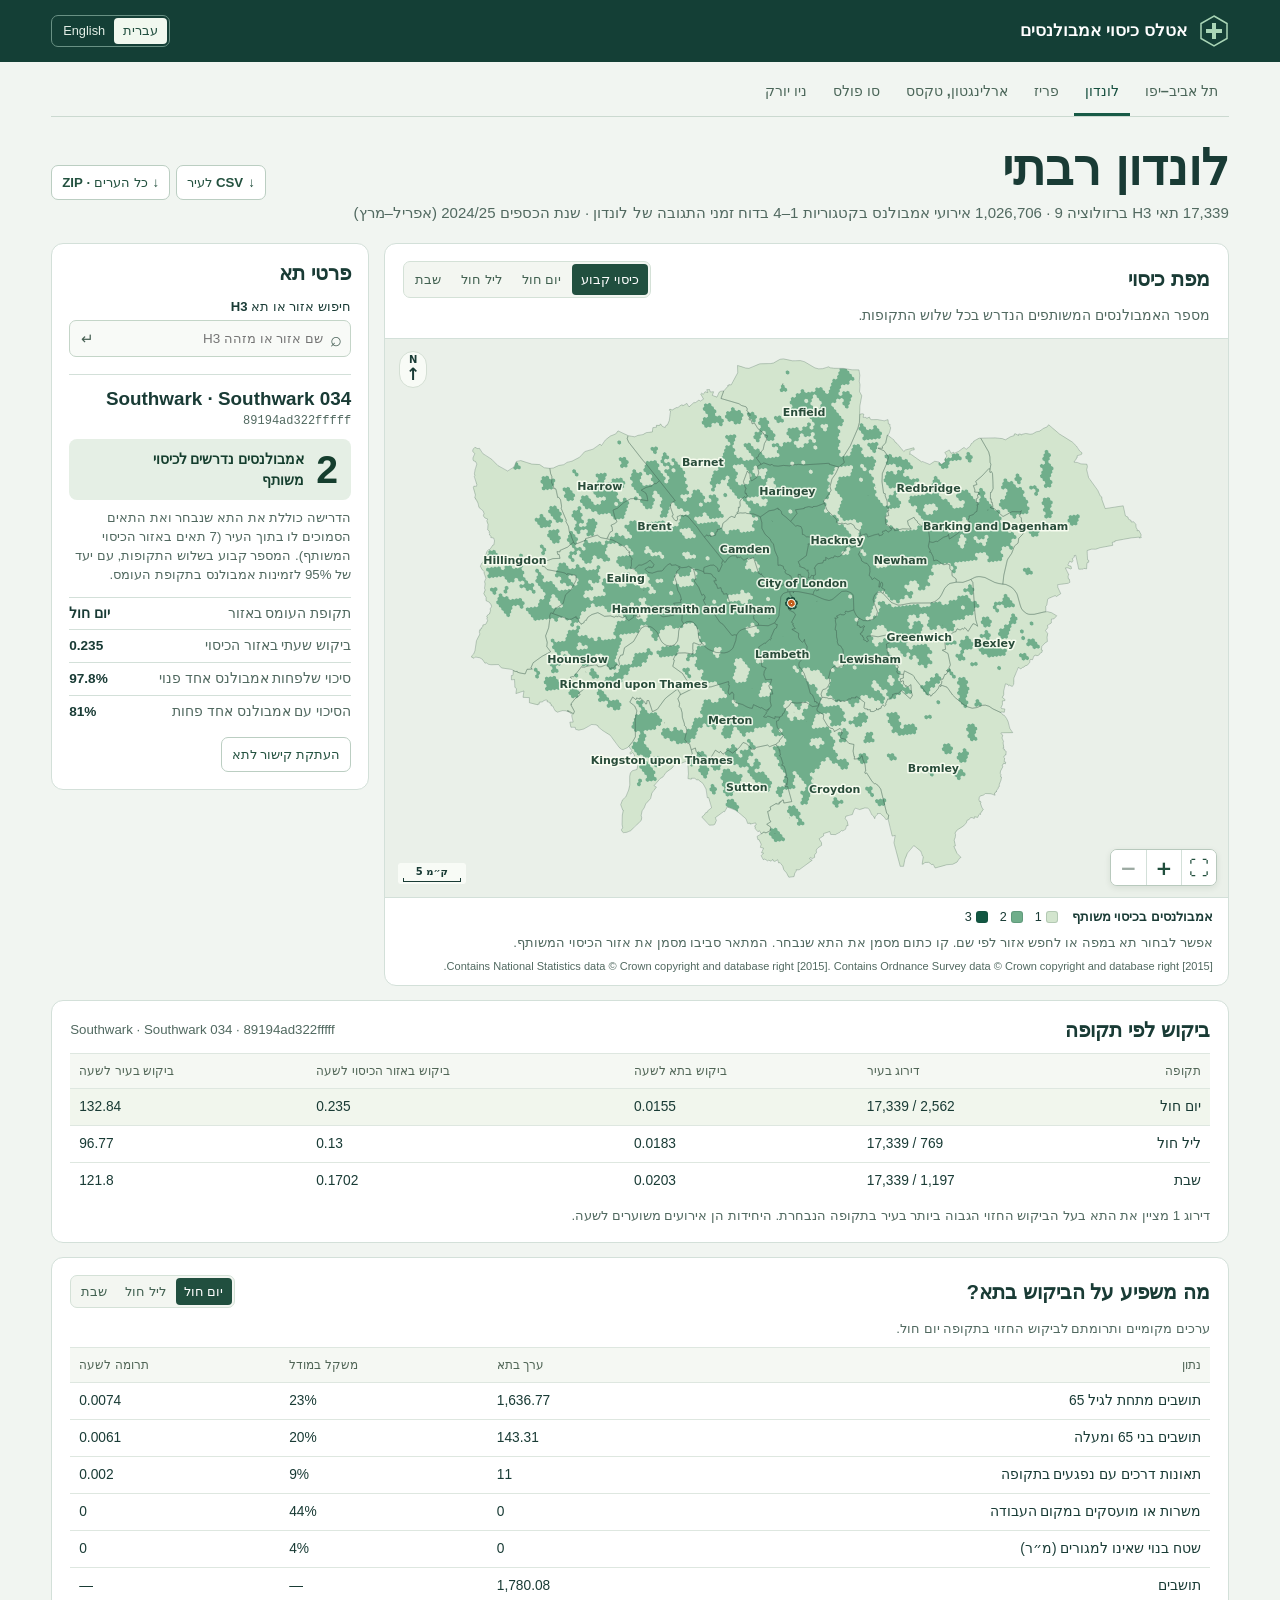
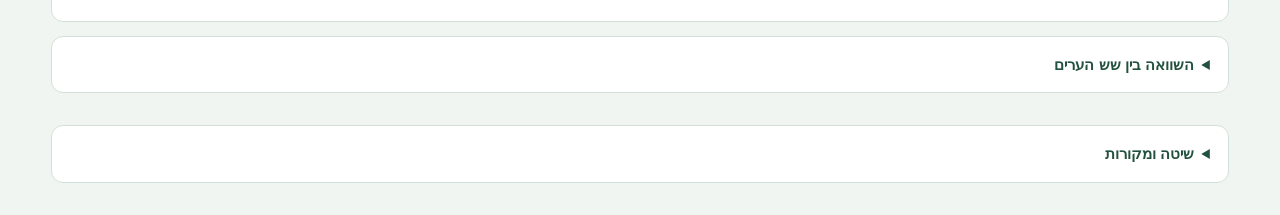
==== index.html @ bdd1f05f "Publish six-city bilingual H3 ambulance demand demonstration" ====
<!doctype html>
<html lang="en" dir="ltr"><head><meta charset="utf-8"><meta name="viewport" content="width=device-width,initial-scale=1"><meta name="theme-color" content="#113f37"><title>Ambulance coverage atlas</title><link rel="stylesheet" href="atlas.css"><script src="atlas.js" defer></script><style>html[lang=en] #compare-he,html[lang=he] #compare-en{display:none}.method p{max-width:100ch}</style></head>
<body><header class="mast"><div class="mast-inner"><div class="brand"><svg width="30" height="32" viewBox="0 0 30 32" fill="none" aria-hidden="true"><path d="M15 1 28 8.5v15L15 31 2 23.5v-15Z" stroke="currentColor" stroke-width="1.5"/><path d="M13 8h4v6h6v4h-6v6h-4v-6H7v-4h6z" fill="currentColor"/></svg><strong data-t="brand">Ambulance coverage atlas</strong></div><div class="languages" id="languages"><button type="button" data-lang="en" lang="en">English</button><button type="button" data-lang="he" lang="he">עברית</button></div></div></header>
<main><nav id="cities"></nav><header class="city-head"><div><h1 id="city-name"></h1><p id="summary"></p></div><div class="exports"><a id="csv" class="button" download><span aria-hidden="true">↓</span> <span data-t="csv"></span></a><a href="ambulance-atlas-csv.zip" class="button" download><span aria-hidden="true">↓</span> <span data-t="zip"></span></a></div></header>
<div id="status" role="status"></div><div id="content" hidden>
<div class="map-layout"><section class="map-card"><div class="map-heading"><h2 data-t="map"></h2><div class="layers" id="layers"></div></div><p id="map-desc"></p>
<div class="map-frame" id="frame"><canvas id="map" tabindex="0" role="img"></canvas><div class="north" aria-hidden="true"><span>N</span><span>↑</span></div><div class="scale" aria-hidden="true"><span id="scale-text"></span><i id="scale-bar"></i></div><div class="tools"><button id="zoom-out" type="button">−</button><button id="zoom-in" type="button">+</button><button id="fit" type="button">⛶</button></div></div>
<div class="map-footer"><div id="legend"></div><p class="small" data-t="instruction"></p><p id="attribution" class="credit" hidden></p></div></section>
<aside class="inspect" aria-labelledby="inspect-title"><h2 id="inspect-title" data-t="inspect"></h2><form id="search-form" role="search"><label for="search" data-t="search"></label><div class="search-box"><span aria-hidden="true">⌕</span><input id="search" type="search" autocomplete="off" maxlength="100"><button type="submit" id="search-go">↵</button></div><div id="results" hidden></div></form><div class="cell-location"><h3 id="place"></h3><code id="hex"></code></div><div class="need"><strong id="n"></strong><span data-t="need"></span></div><p class="catchment" id="catchment"></p><div class="probabilities"><div><span data-t="peak"></span><b id="peak"></b></div><div><span data-t="peakrate"></span><b id="peakrate"></b></div><div><span data-t="prob"></span><b id="prob"></b></div><div id="less-row"><span data-t="less"></span><b id="less"></b></div></div><button type="button" id="share" class="button"></button><span id="copied" role="status"></span></aside></div>
<section class="details-card"><div class="detail-heading"><h2 data-t="periods"></h2><span id="detail-place"></span></div><div class="scrollable"><table id="period-table"><thead><tr><th data-t="period"></th><th data-t="rank"></th><th data-t="own"></th><th data-t="catch"></th><th data-t="cityrate"></th></tr></thead><tbody></tbody></table></div><p class="small" data-t="ranknote"></p></section>
<section class="details-card"><div class="detail-heading"><h2 data-t="drivers"></h2><div id="driver-periods" class="layers compact"></div></div><p id="driver-desc" class="small"></p><div class="scrollable"><table id="driver-table"><thead><tr><th data-t="driver"></th><th data-t="localvalue"></th><th data-t="weight"></th><th data-t="contrib"></th></tr></thead><tbody></tbody></table></div></section>
<section id="compare-en" lang="en"><details class="method"><summary>Compare the six studies</summary><p>Each service publishes a different workload measure. Compare ranks within each city. The fixed ambulance counts are preliminary planning estimates. Actual crew availability, cross-border dispatches and road travel times require local validation.</p><div class="scrollable"><table><thead><tr><th>City</th><th>Source year</th><th>What the annual total counts</th><th>Annual total</th><th>R9 cells</th><th>Shared units per cell</th></tr></thead><tbody><tr><td><a href="atlas.html?city=london&amp;lang=en">Greater London</a></td><td>FY 2024/25 (April–March)</td><td>LAS Category 1–4 incidents in response-time reporting</td><td>1,026,706</td><td>17,339</td><td>1–3</td></tr><tr><td><a href="atlas.html?city=paris&amp;lang=en">Paris</a></td><td>2023</td><td>Patients transported to hospital following fire-service attendance in Paris</td><td>142,565</td><td>1,230</td><td>1–3</td></tr><tr><td><a href="atlas.html?city=arlington&amp;lang=en">Arlington, Texas</a></td><td>FY2025</td><td>EMS ambulance calls dispatched in the city annual report</td><td>59,836</td><td>2,350</td><td>1–2</td></tr><tr><td><a href="atlas.html?city=sioux-falls&amp;lang=en">Sioux Falls, South Dakota</a></td><td>CY2025</td><td>Priority 1–3 emergency calls counted in ambulance compliance reports</td><td>21,825</td><td>2,226</td><td>1–2</td></tr><tr><td><a href="atlas.html?city=new-york&amp;lang=en">New York City</a></td><td>2025</td><td>FDNY EMS incidents with a recorded first unit assignment</td><td>1,575,273</td><td>8,338</td><td>1–5</td></tr><tr><td><a href="tel-aviv.html?lang=en">Tel Aviv–Yafo</a></td><td>2024</td><td>MDA clinical dispatch-code records (four clinical categories)</td><td>126,911</td><td>523</td><td>1–4</td></tr></tbody></table></div></details></section><section id="compare-he" lang="he"><details class="method"><summary>השוואה בין שש הערים</summary><p>כל שירות מפרסם מדד פעילות שונה. הדירוגים מיועדים להשוואה בתוך העיר. מספרי האמבולנסים הם אומדני תכנון ראשוניים. זמינות הצוותים, שיגורים מעבר לגבול וזמני הנסיעה בפועל מצריכים בדיקה מקומית.</p><div class="scrollable"><table><thead><tr><th>עיר</th><th>שנת מקור</th><th>יחידת הספירה השנתית</th><th>סך שנתי</th><th>משושי R9</th><th>צוותים משותפים למשושה</th></tr></thead><tbody><tr><td><a href="atlas.html?city=london&amp;lang=he">לונדון רבתי</a></td><td>FY 2024/25 (April–March)</td><td>אירועי אמבולנס בקטגוריות 1–4 בדוח זמני התגובה של לונדון</td><td>1,026,706</td><td>17,339</td><td>1–3</td></tr><tr><td><a href="atlas.html?city=paris&amp;lang=he">פריז</a></td><td>2023</td><td>מטופלים שפונו לבית חולים לאחר אירוע שטופל בידי שירותי הכבאות בפריז</td><td>142,565</td><td>1,230</td><td>1–3</td></tr><tr><td><a href="atlas.html?city=arlington&amp;lang=he">ארלינגטון, טקסס</a></td><td>FY2025</td><td>קריאות ששוגר אליהן אמבולנס לפי הדוח השנתי של העיר</td><td>59,836</td><td>2,350</td><td>1–2</td></tr><tr><td><a href="atlas.html?city=sioux-falls&amp;lang=he">סו פולס, דקוטה הדרומית</a></td><td>CY2025</td><td>קריאות חירום בעדיפויות 1–3 שנכללו בדוחות הביצוע של שירות האמבולנסים</td><td>21,825</td><td>2,226</td><td>1–2</td></tr><tr><td><a href="atlas.html?city=new-york&amp;lang=he">ניו יורק</a></td><td>2025</td><td>אירועי רפואת חירום של FDNY עם זמן מתועד לשיבוץ צוות ראשון</td><td>1,575,273</td><td>8,338</td><td>1–5</td></tr><tr><td><a href="tel-aviv.html?lang=he">תל אביב–יפו</a></td><td>2024</td><td>רשומות שיגור מד״א בארבע קטגוריות קליניות</td><td>126,911</td><td>523</td><td>1–4</td></tr></tbody></table></div></details></section><details class="method" id="method"><summary data-t="method"></summary><p id="method-text"></p><p id="grid-note"></p><p id="time-note"></p><p data-t="availability"></p><h3 data-t="sources"></h3><ul id="sources"></ul></details></div></main></body></html>
---- atlas.css ----
:root{color-scheme:light;--ink:#193b35;--muted:#516960;--rule:#d3e0d9;--bg:#f1f5f1;--white:#fff;--green:#175a46;--accent:#ac531d;font-family:Inter,-apple-system,BlinkMacSystemFont,'Segoe UI',Arial,sans-serif;color:var(--ink);background:var(--bg)}*{box-sizing:border-box}[hidden]{display:none!important}body{margin:0;font-size:15px;line-height:1.45}button,input,a{font:inherit}button,a.button{cursor:pointer}button:focus-visible,a:focus-visible,summary:focus-visible,input:focus-visible,canvas:focus-visible{outline:3px solid #c16a32;outline-offset:3px}.mast{background:#143f36;color:#fff}.mast-inner,main{width:min(1380px,100%);margin:auto;padding-inline:clamp(16px,4vw,60px)}.mast-inner{display:flex;align-items:center;justify-content:space-between;min-height:62px;gap:12px}.brand,.exports,.languages,.map-heading,.detail-heading,.layers,.tools,.cell-location{display:flex;align-items:center;gap:9px}.brand{gap:12px}.brand strong{font-size:1.05rem;font-weight:650;letter-spacing:-.02em}.brand svg{color:#a9d5b6;flex:none}.languages{gap:0;direction:ltr;border:1px solid #699184;border-radius:7px;padding:2px}.languages button{border:none;color:#e3eee6;background:transparent;padding:4px 9px;font-size:.8rem;border-radius:4px}.languages button[aria-pressed=true]{background:#f1f8ef;color:#214e3f}.languages button:hover{color:#c7dfcf}.languages button[aria-pressed=true]:hover{color:var(--ink)}#cities{display:flex;overflow-x:auto;gap:4px;border-bottom:1px solid #cbd9d0;scrollbar-width:thin;padding:10px 0 0}#cities a{white-space:nowrap;display:block;text-decoration:none;color:#4b6659;font-weight:550;padding:9px 11px 11px;font-size:.9rem;border-bottom:3px solid transparent}#cities a[aria-current]{border-color:var(--green);color:#164f3f}#cities a:hover{background:#e6eee8}.city-head{display:flex;align-items:center;justify-content:space-between;gap:16px;margin:25px 0 19px}h1,h2,h3,p{margin:0}h1{font-size:clamp(2rem,3.8vw,3.1rem);font-weight:640;line-height:1.09;letter-spacing:-.045em}h2{font-weight:650;font-size:clamp(1.1rem,1.6vw,1.35rem);line-height:1.2;letter-spacing:-.028em}h3{font-size:1.05rem}html[lang=he] :is(h1,h2,.brand strong){letter-spacing:normal}#summary{color:var(--muted);margin-top:7px;font-size:.94rem}.exports{flex-wrap:wrap;gap:6px}.button{display:inline-flex;align-items:center;justify-content:center;gap:5px;text-decoration:none;border:1px solid #bbcec2;border-radius:7px;background:#fff;color:#23513f;padding:7px 10px;font-weight:560;font-size:.83rem}.button:hover,.tools button:hover,.layers button:hover{background:#e6f0e8}#status{padding:16px;background:white;border:1px solid var(--rule);border-radius:8px}.map-layout{display:grid;grid-template-columns:minmax(0,1fr) minmax(270px,27%);gap:15px;align-items:start}.map-card,.inspect,.details-card,.method{background:#fff;border:1px solid var(--rule);border-radius:12px}.map-card{overflow:hidden}.map-heading,.detail-heading{justify-content:space-between;flex-wrap:wrap;gap:9px}.map-heading{padding:17px 18px 0}.layers{gap:2px;flex-wrap:wrap;max-width:100%;padding:2px;border:1px solid #d4e1d7;border-radius:7px;background:#f3f6f1}.layers button{border:0;border-radius:4px;background:transparent;color:#426151;padding:6px 9px;font-size:.82rem;font-weight:570;white-space:nowrap}.layers button[aria-pressed=true]{background:#214f3f;color:#fff}.compact button{padding:4px 8px}#map-desc{color:var(--muted);margin:7px 18px 13px;font-size:.88rem}.map-frame{position:relative;direction:ltr;isolation:isolate;background:#eaf0e9;border-block:1px solid var(--rule);overflow:hidden;aspect-ratio:760/505;min-height:260px;max-height:610px}.map-frame canvas{display:block;width:100%;height:100%;position:absolute;inset:0;touch-action:none;cursor:crosshair}.map-frame canvas.dragging{cursor:grabbing}.north,.scale,.tools{position:absolute;direction:ltr}.north{pointer-events:none;top:12px;left:14px;display:grid;justify-items:center;background:#fbfdf9dd;border:1px solid #d4dfd4;border-radius:20px;width:28px;padding:2px 0 3px;font:600 10px/1.1 system-ui}.north span:last-child{font-size:17px}.scale{bottom:13px;left:13px;background:#fbfdf9e0;border-radius:3px;text-align:center;padding:2px 5px;pointer-events:none;font:600 10px/1.3 system-ui}.scale i{display:block;border:1px solid var(--ink);height:4px;border-top:0}.tools{right:11px;bottom:11px;gap:0;background:#fff;box-shadow:0 2px 6px #1c332218;border:1px solid #b8c9bd;border-radius:7px;overflow:hidden}.tools button{border:0;background:#fff;color:#204e3c;font:550 20px/1 system-ui;width:35px;height:35px}.tools button+button{border-left:1px solid var(--rule)}.tools button:focus-visible{outline-offset:-3px}.tools button:disabled{color:#9caaa2}.map-footer{padding:10px 15px 11px}#legend{display:flex;align-items:center;flex-wrap:wrap;gap:4px 12px;font-size:.79rem}#legend b{font-weight:630;margin-inline-end:2px}#legend span{display:inline-flex;align-items:center;gap:4px;white-space:nowrap}#legend i{width:12px;height:12px;border:1px solid #163e2f2b;border-radius:3px}.small,.credit,.catchment,#driver-desc{color:var(--muted);font-size:.83rem}.map-footer .small{margin-top:7px}.credit{font-size:.69rem;margin-top:5px}.inspect{padding:17px;min-width:0}.inspect h2{margin-bottom:12px}.inspect label{font-weight:550;font-size:.82rem;display:block;margin-bottom:4px}#search-form{position:relative}.search-box{display:flex;align-items:center;gap:5px;padding-inline:8px 3px;background:#f8faf7;border:1px solid #c4d5c8;border-radius:7px;min-height:37px}.search-box>span{font-size:20px;line-height:1;color:var(--muted)}.search-box input{background:transparent;border:0;color:var(--ink);width:100%;min-width:0;font-size:.84rem}.search-box input:focus-visible{outline:0}.search-box:focus-within{outline:2px solid #447c60}.search-box button{border:0;background:transparent;color:#476054;padding:3px 8px}#results{position:absolute;top:100%;z-index:3;background:#fff;border:1px solid var(--rule);border-radius:6px;box-shadow:0 5px 15px #27413020;width:100%;padding:3px;font-size:.85rem}#results button{width:100%;text-align:start;background:white;border:0;padding:7px;color:var(--ink)}#results button:hover,#results button.active{background:#e5efe7}#results span{display:block;padding:6px}.cell-location{align-items:start;flex-direction:column;margin:17px 0 9px;gap:2px;padding-top:13px;border-top:1px solid var(--rule)}.cell-location h3{font-size:1.18rem;line-height:1.2;overflow-wrap:anywhere}.cell-location code{direction:ltr;unicode-bidi:isolate;font-size:.75rem;color:var(--muted)}.need{display:flex;align-items:center;gap:12px;background:#e5efe5;border-radius:8px;padding:10px 13px;color:#153e2e}.need strong{font-size:2.45rem;font-weight:630;line-height:1}.need span{max-width:180px;font-size:.87rem;font-weight:600}.catchment{margin:8px 0 12px}.probabilities{font-variant-numeric:tabular-nums;font-size:.85rem}.probabilities>div{display:flex;align-items:start;justify-content:space-between;gap:8px;padding:6px 0;border-top:1px solid var(--rule)}.probabilities span{color:var(--muted)}.probabilities b{text-align:end}#share{margin-top:9px}#copied{font-size:.75rem;color:var(--muted);padding-inline:5px}.details-card,.method{margin-top:14px;padding:17px 18px}.detail-heading{margin-bottom:11px}.detail-heading>span{color:var(--muted);font-size:.83rem}.scrollable{overflow-x:auto}table{border-collapse:collapse;width:100%;font-size:.86rem;font-variant-numeric:tabular-nums}th,td{text-align:end;border-top:1px solid #dee7e0;padding:8px 9px}th{background:#f5f8f3;color:#506556;font-weight:550;font-size:.78rem}tr>:first-child{text-align:start}tbody tr.chosen{background:#f1f6ed}#driver-desc,.details-card .small{margin:5px 0 8px}.details-card .small:last-child{margin:7px 0 0}.method{margin-bottom:32px}.method summary{cursor:pointer;color:#23513f;font-weight:650}.method p{margin:10px 0;max-width:95ch}.method h3{margin-top:14px}.method ul{padding-inline-start:20px}.method li{margin:5px 0}.method a{color:#24634c}.fail{color:#943c25}bdi{unicode-bidi:isolate}@media(max-width:960px){.map-layout{grid-template-columns:minmax(0,1fr) 285px}.map-frame{aspect-ratio:760/620}.map-heading{align-items:start}.map-heading h2{width:100%}}@media(max-width:760px){.mast-inner,main{padding-inline:12px}.map-layout{grid-template-columns:1fr}.map-frame{aspect-ratio:760/530}.city-head{margin:17px 0 13px;flex-wrap:wrap;gap:10px}.exports .button{padding:5px 8px}.map-heading h2{width:auto}.map-heading{padding:13px 12px 0}#map-desc{margin-inline:12px}.inspect,.details-card,.method{padding:13px}.mast-inner{min-height:51px}.brand strong{font-size:.93rem}.brand{gap:7px}.brand svg{width:24px}.tools button{width:39px;height:39px}#cities a{padding:7px 8px;font-size:.85rem}.need span{max-width:none}.details-card table{min-width:400px}}@media(max-width:440px){.map-heading h2{width:100%}.layers button{padding:5px 7px}.brand strong{max-width:150px}.map-frame{aspect-ratio:760/640;min-height:248px}}
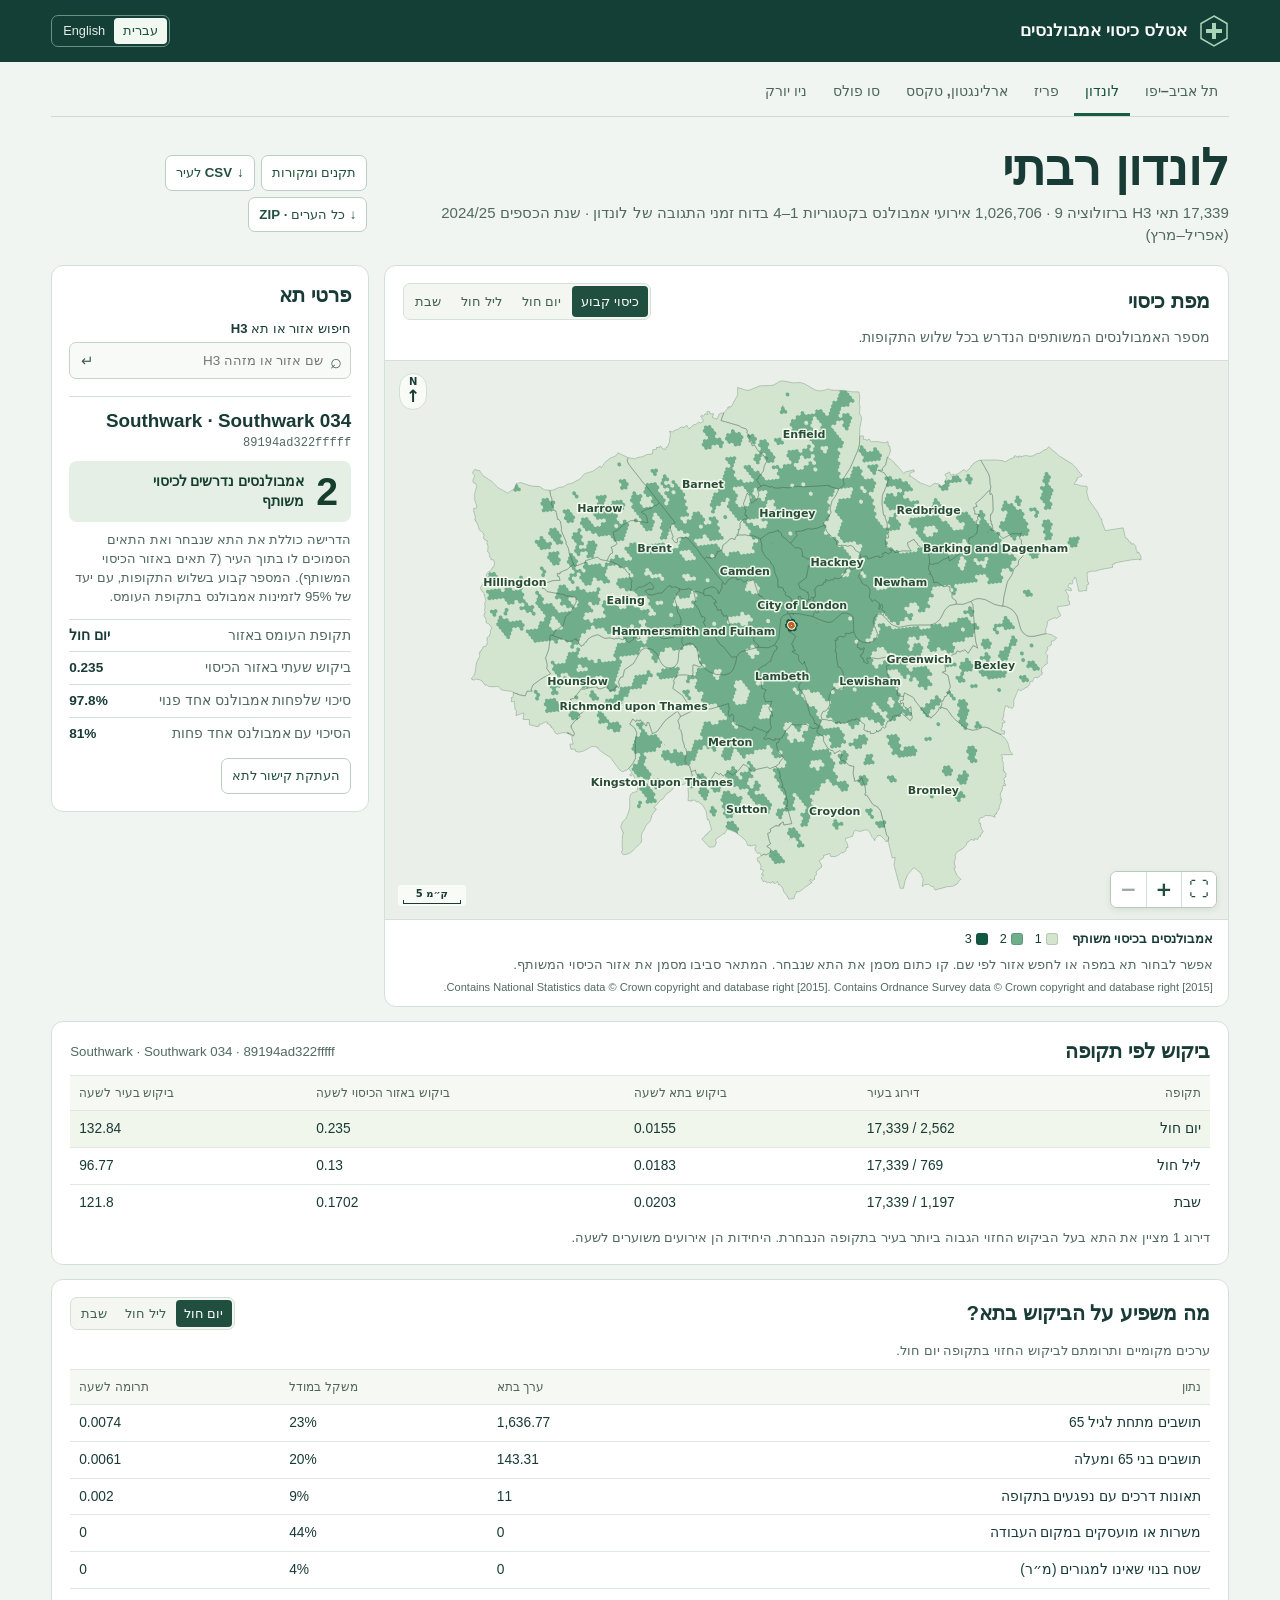
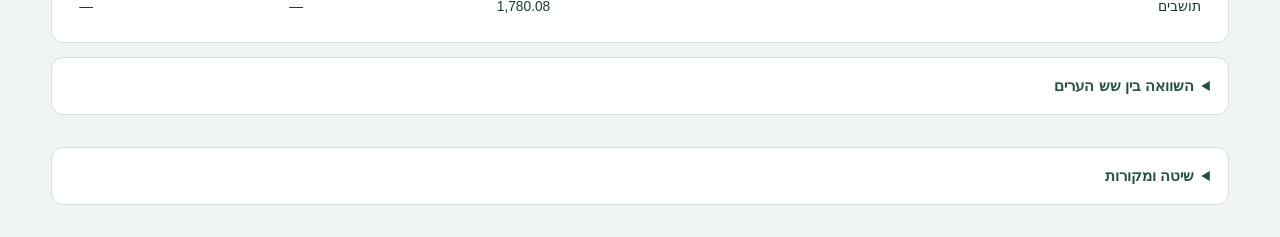
==== commit 9b4c91a3: "Publish H3 verification and six-city source and standards audit" ====
--- a/index.html
+++ b/index.html
@@ -1,7 +1,7 @@
 <!doctype html>
-<html lang="en" dir="ltr"><head><meta charset="utf-8"><meta name="viewport" content="width=device-width,initial-scale=1"><meta name="theme-color" content="#113f37"><title>Ambulance coverage atlas</title><link rel="stylesheet" href="atlas.css"><script src="atlas.js" defer></script><style>html[lang=en] #compare-he,html[lang=he] #compare-en{display:none}.method p{max-width:100ch}</style></head>
+<html lang="en" dir="ltr"><head><meta charset="utf-8"><meta name="viewport" content="width=device-width,initial-scale=1"><meta name="theme-color" content="#113f37"><title>Ambulance coverage atlas</title><link rel="stylesheet" href="atlas.css"><script src="atlas.js" defer></script><style>html[lang=en] .audit-he,html[lang=he] .audit-en{display:none}</style><style>html[lang=en] #compare-he,html[lang=he] #compare-en{display:none}.method p{max-width:100ch}</style></head>
 <body><header class="mast"><div class="mast-inner"><div class="brand"><svg width="30" height="32" viewBox="0 0 30 32" fill="none" aria-hidden="true"><path d="M15 1 28 8.5v15L15 31 2 23.5v-15Z" stroke="currentColor" stroke-width="1.5"/><path d="M13 8h4v6h6v4h-6v6h-4v-6H7v-4h6z" fill="currentColor"/></svg><strong data-t="brand">Ambulance coverage atlas</strong></div><div class="languages" id="languages"><button type="button" data-lang="en" lang="en">English</button><button type="button" data-lang="he" lang="he">עברית</button></div></div></header>
-<main><nav id="cities"></nav><header class="city-head"><div><h1 id="city-name"></h1><p id="summary"></p></div><div class="exports"><a id="csv" class="button" download><span aria-hidden="true">↓</span> <span data-t="csv"></span></a><a href="ambulance-atlas-csv.zip" class="button" download><span aria-hidden="true">↓</span> <span data-t="zip"></span></a></div></header>
+<main><nav id="cities"></nav><header class="city-head"><div><h1 id="city-name"></h1><p id="summary"></p></div><div class="exports"><a class="button audit-en" href="audit/?lang=en">Standards and sources</a><a class="button audit-he" href="audit/?lang=he">תקנים ומקורות</a><a id="csv" class="button" download><span aria-hidden="true">↓</span> <span data-t="csv"></span></a><a href="ambulance-atlas-csv.zip" class="button" download><span aria-hidden="true">↓</span> <span data-t="zip"></span></a></div></header>
 <div id="status" role="status"></div><div id="content" hidden>
 <div class="map-layout"><section class="map-card"><div class="map-heading"><h2 data-t="map"></h2><div class="layers" id="layers"></div></div><p id="map-desc"></p>
 <div class="map-frame" id="frame"><canvas id="map" tabindex="0" role="img"></canvas><div class="north" aria-hidden="true"><span>N</span><span>↑</span></div><div class="scale" aria-hidden="true"><span id="scale-text"></span><i id="scale-bar"></i></div><div class="tools"><button id="zoom-out" type="button">−</button><button id="zoom-in" type="button">+</button><button id="fit" type="button">⛶</button></div></div>
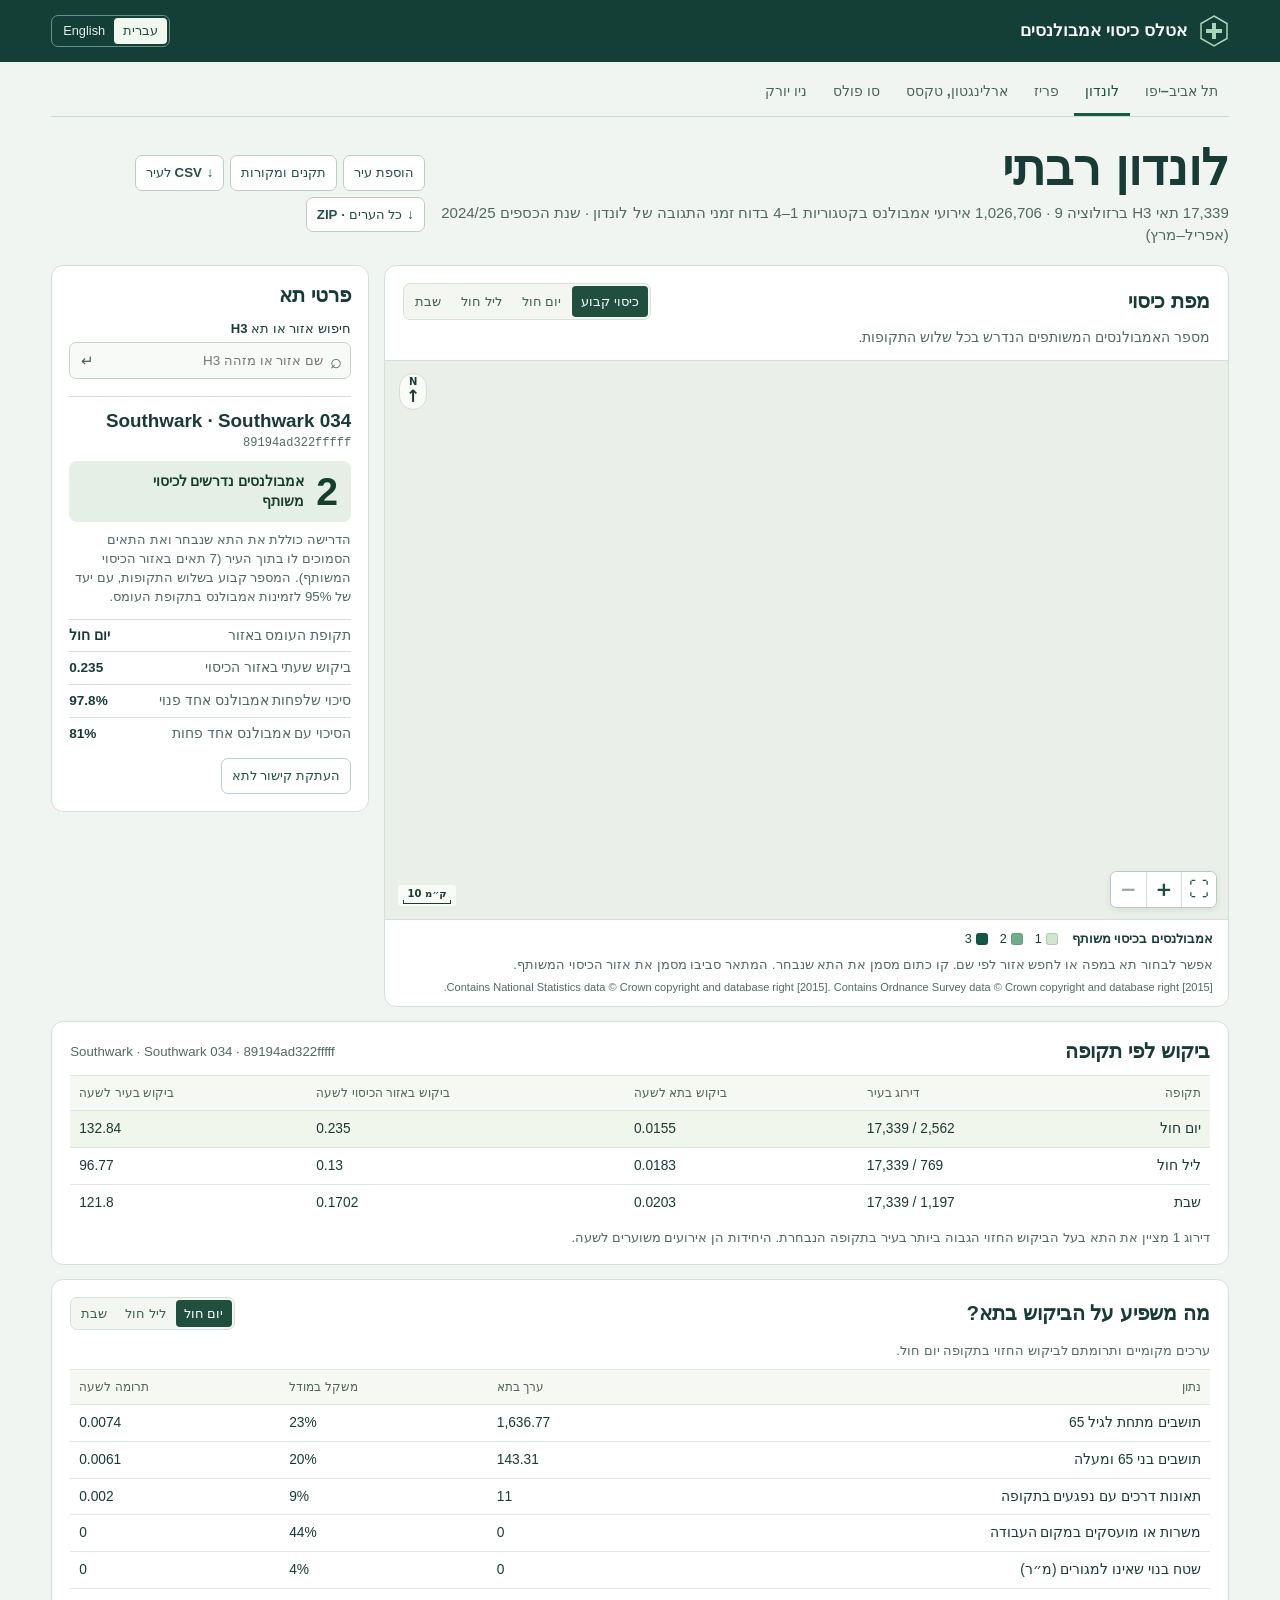
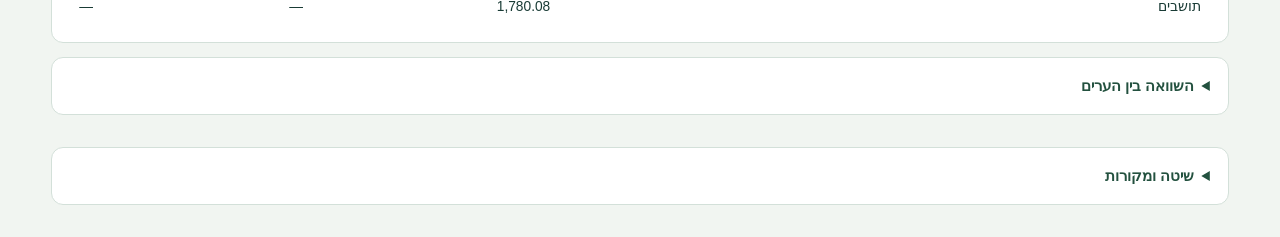
==== commit 55338761: "Add automated H3 city intake, evidence checks and atlas publication" ====
--- a/index.html
+++ b/index.html
@@ -1,7 +1,7 @@
 <!doctype html>
-<html lang="en" dir="ltr"><head><meta charset="utf-8"><meta name="viewport" content="width=device-width,initial-scale=1"><meta name="theme-color" content="#113f37"><title>Ambulance coverage atlas</title><link rel="stylesheet" href="atlas.css"><script src="atlas.js" defer></script><style>html[lang=en] .audit-he,html[lang=he] .audit-en{display:none}</style><style>html[lang=en] #compare-he,html[lang=he] #compare-en{display:none}.method p{max-width:100ch}</style></head>
+<html lang="en" dir="ltr"><head><meta charset="utf-8"><meta name="viewport" content="width=device-width,initial-scale=1"><meta name="theme-color" content="#113f37"><title>Ambulance coverage atlas</title><link rel="stylesheet" href="atlas.css"><script src="cities.js"></script><script src="atlas.js" defer></script><style>html[lang=en] .audit-he,html[lang=he] .audit-en{display:none}</style><style>html[lang=en] #compare-he,html[lang=he] #compare-en{display:none}.method p{max-width:100ch}</style></head>
 <body><header class="mast"><div class="mast-inner"><div class="brand"><svg width="30" height="32" viewBox="0 0 30 32" fill="none" aria-hidden="true"><path d="M15 1 28 8.5v15L15 31 2 23.5v-15Z" stroke="currentColor" stroke-width="1.5"/><path d="M13 8h4v6h6v4h-6v6h-4v-6H7v-4h6z" fill="currentColor"/></svg><strong data-t="brand">Ambulance coverage atlas</strong></div><div class="languages" id="languages"><button type="button" data-lang="en" lang="en">English</button><button type="button" data-lang="he" lang="he">עברית</button></div></div></header>
-<main><nav id="cities"></nav><header class="city-head"><div><h1 id="city-name"></h1><p id="summary"></p></div><div class="exports"><a class="button audit-en" href="audit/?lang=en">Standards and sources</a><a class="button audit-he" href="audit/?lang=he">תקנים ומקורות</a><a id="csv" class="button" download><span aria-hidden="true">↓</span> <span data-t="csv"></span></a><a href="ambulance-atlas-csv.zip" class="button" download><span aria-hidden="true">↓</span> <span data-t="zip"></span></a></div></header>
+<main><nav id="cities"></nav><header class="city-head"><div><h1 id="city-name"></h1><p id="summary"></p></div><div class="exports"><a class="button audit-en" href="https://github.com/shoval-c/ambulance-demand-atlas-r9/issues/new?template=add-city.yml">Add a city</a><a class="button audit-he" href="https://github.com/shoval-c/ambulance-demand-atlas-r9/issues/new?template=add-city.yml">הוספת עיר</a><a class="button audit-en" href="audit/?lang=en">Standards and sources</a><a class="button audit-he" href="audit/?lang=he">תקנים ומקורות</a><a id="csv" class="button" download><span aria-hidden="true">↓</span> <span data-t="csv"></span></a><a href="ambulance-atlas-csv.zip" class="button" download><span aria-hidden="true">↓</span> <span data-t="zip"></span></a></div></header>
 <div id="status" role="status"></div><div id="content" hidden>
 <div class="map-layout"><section class="map-card"><div class="map-heading"><h2 data-t="map"></h2><div class="layers" id="layers"></div></div><p id="map-desc"></p>
 <div class="map-frame" id="frame"><canvas id="map" tabindex="0" role="img"></canvas><div class="north" aria-hidden="true"><span>N</span><span>↑</span></div><div class="scale" aria-hidden="true"><span id="scale-text"></span><i id="scale-bar"></i></div><div class="tools"><button id="zoom-out" type="button">−</button><button id="zoom-in" type="button">+</button><button id="fit" type="button">⛶</button></div></div>
@@ -9,4 +9,4 @@
 <aside class="inspect" aria-labelledby="inspect-title"><h2 id="inspect-title" data-t="inspect"></h2><form id="search-form" role="search"><label for="search" data-t="search"></label><div class="search-box"><span aria-hidden="true">⌕</span><input id="search" type="search" autocomplete="off" maxlength="100"><button type="submit" id="search-go">↵</button></div><div id="results" hidden></div></form><div class="cell-location"><h3 id="place"></h3><code id="hex"></code></div><div class="need"><strong id="n"></strong><span data-t="need"></span></div><p class="catchment" id="catchment"></p><div class="probabilities"><div><span data-t="peak"></span><b id="peak"></b></div><div><span data-t="peakrate"></span><b id="peakrate"></b></div><div><span data-t="prob"></span><b id="prob"></b></div><div id="less-row"><span data-t="less"></span><b id="less"></b></div></div><button type="button" id="share" class="button"></button><span id="copied" role="status"></span></aside></div>
 <section class="details-card"><div class="detail-heading"><h2 data-t="periods"></h2><span id="detail-place"></span></div><div class="scrollable"><table id="period-table"><thead><tr><th data-t="period"></th><th data-t="rank"></th><th data-t="own"></th><th data-t="catch"></th><th data-t="cityrate"></th></tr></thead><tbody></tbody></table></div><p class="small" data-t="ranknote"></p></section>
 <section class="details-card"><div class="detail-heading"><h2 data-t="drivers"></h2><div id="driver-periods" class="layers compact"></div></div><p id="driver-desc" class="small"></p><div class="scrollable"><table id="driver-table"><thead><tr><th data-t="driver"></th><th data-t="localvalue"></th><th data-t="weight"></th><th data-t="contrib"></th></tr></thead><tbody></tbody></table></div></section>
-<section id="compare-en" lang="en"><details class="method"><summary>Compare the six studies</summary><p>Each service publishes a different workload measure. Compare ranks within each city. The fixed ambulance counts are preliminary planning estimates. Actual crew availability, cross-border dispatches and road travel times require local validation.</p><div class="scrollable"><table><thead><tr><th>City</th><th>Source year</th><th>What the annual total counts</th><th>Annual total</th><th>R9 cells</th><th>Shared units per cell</th></tr></thead><tbody><tr><td><a href="atlas.html?city=london&amp;lang=en">Greater London</a></td><td>FY 2024/25 (April–March)</td><td>LAS Category 1–4 incidents in response-time reporting</td><td>1,026,706</td><td>17,339</td><td>1–3</td></tr><tr><td><a href="atlas.html?city=paris&amp;lang=en">Paris</a></td><td>2023</td><td>Patients transported to hospital following fire-service attendance in Paris</td><td>142,565</td><td>1,230</td><td>1–3</td></tr><tr><td><a href="atlas.html?city=arlington&amp;lang=en">Arlington, Texas</a></td><td>FY2025</td><td>EMS ambulance calls dispatched in the city annual report</td><td>59,836</td><td>2,350</td><td>1–2</td></tr><tr><td><a href="atlas.html?city=sioux-falls&amp;lang=en">Sioux Falls, South Dakota</a></td><td>CY2025</td><td>Priority 1–3 emergency calls counted in ambulance compliance reports</td><td>21,825</td><td>2,226</td><td>1–2</td></tr><tr><td><a href="atlas.html?city=new-york&amp;lang=en">New York City</a></td><td>2025</td><td>FDNY EMS incidents with a recorded first unit assignment</td><td>1,575,273</td><td>8,338</td><td>1–5</td></tr><tr><td><a href="tel-aviv.html?lang=en">Tel Aviv–Yafo</a></td><td>2024</td><td>MDA clinical dispatch-code records (four clinical categories)</td><td>126,911</td><td>523</td><td>1–4</td></tr></tbody></table></div></details></section><section id="compare-he" lang="he"><details class="method"><summary>השוואה בין שש הערים</summary><p>כל שירות מפרסם מדד פעילות שונה. הדירוגים מיועדים להשוואה בתוך העיר. מספרי האמבולנסים הם אומדני תכנון ראשוניים. זמינות הצוותים, שיגורים מעבר לגבול וזמני הנסיעה בפועל מצריכים בדיקה מקומית.</p><div class="scrollable"><table><thead><tr><th>עיר</th><th>שנת מקור</th><th>יחידת הספירה השנתית</th><th>סך שנתי</th><th>משושי R9</th><th>צוותים משותפים למשושה</th></tr></thead><tbody><tr><td><a href="atlas.html?city=london&amp;lang=he">לונדון רבתי</a></td><td>FY 2024/25 (April–March)</td><td>אירועי אמבולנס בקטגוריות 1–4 בדוח זמני התגובה של לונדון</td><td>1,026,706</td><td>17,339</td><td>1–3</td></tr><tr><td><a href="atlas.html?city=paris&amp;lang=he">פריז</a></td><td>2023</td><td>מטופלים שפונו לבית חולים לאחר אירוע שטופל בידי שירותי הכבאות בפריז</td><td>142,565</td><td>1,230</td><td>1–3</td></tr><tr><td><a href="atlas.html?city=arlington&amp;lang=he">ארלינגטון, טקסס</a></td><td>FY2025</td><td>קריאות ששוגר אליהן אמבולנס לפי הדוח השנתי של העיר</td><td>59,836</td><td>2,350</td><td>1–2</td></tr><tr><td><a href="atlas.html?city=sioux-falls&amp;lang=he">סו פולס, דקוטה הדרומית</a></td><td>CY2025</td><td>קריאות חירום בעדיפויות 1–3 שנכללו בדוחות הביצוע של שירות האמבולנסים</td><td>21,825</td><td>2,226</td><td>1–2</td></tr><tr><td><a href="atlas.html?city=new-york&amp;lang=he">ניו יורק</a></td><td>2025</td><td>אירועי רפואת חירום של FDNY עם זמן מתועד לשיבוץ צוות ראשון</td><td>1,575,273</td><td>8,338</td><td>1–5</td></tr><tr><td><a href="tel-aviv.html?lang=he">תל אביב–יפו</a></td><td>2024</td><td>רשומות שיגור מד״א בארבע קטגוריות קליניות</td><td>126,911</td><td>523</td><td>1–4</td></tr></tbody></table></div></details></section><details class="method" id="method"><summary data-t="method"></summary><p id="method-text"></p><p id="grid-note"></p><p id="time-note"></p><p data-t="availability"></p><h3 data-t="sources"></h3><ul id="sources"></ul></details></div></main></body></html>
+<section id="compare-en" lang="en"><details class="method"><summary>Compare cities</summary><p>Each service publishes a different workload measure. Compare ranks within each city. The fixed ambulance counts are preliminary planning estimates. Actual crew availability, cross-border dispatches and road travel times require local validation.</p><div class="scrollable"><table><thead><tr><th>City</th><th>Source year</th><th>What the annual total counts</th><th>Annual total</th><th>R9 cells</th><th>Shared units per cell</th></tr></thead><tbody><tr><td><a href="atlas.html?city=london&amp;lang=en">Greater London</a></td><td>FY 2024/25 (April–March)</td><td>LAS Category 1–4 incidents in response-time reporting</td><td>1,026,706</td><td>17,339</td><td>1–3</td></tr><tr><td><a href="atlas.html?city=paris&amp;lang=en">Paris</a></td><td>2023</td><td>Patients transported to hospital following fire-service attendance in Paris</td><td>142,565</td><td>1,230</td><td>1–3</td></tr><tr><td><a href="atlas.html?city=arlington&amp;lang=en">Arlington, Texas</a></td><td>FY2025</td><td>EMS ambulance calls dispatched in the city annual report</td><td>59,836</td><td>2,350</td><td>1–2</td></tr><tr><td><a href="atlas.html?city=sioux-falls&amp;lang=en">Sioux Falls, South Dakota</a></td><td>CY2025</td><td>Priority 1–3 emergency calls counted in ambulance compliance reports</td><td>21,825</td><td>2,226</td><td>1–2</td></tr><tr><td><a href="atlas.html?city=new-york&amp;lang=en">New York City</a></td><td>2025</td><td>FDNY EMS incidents with a recorded first unit assignment</td><td>1,575,273</td><td>8,338</td><td>1–5</td></tr><tr><td><a href="tel-aviv.html?lang=en">Tel Aviv–Yafo</a></td><td>2024</td><td>MDA clinical dispatch-code records (four clinical categories)</td><td>126,911</td><td>523</td><td>1–4</td></tr><!-- new-city-en --><!-- /new-city-en --></tbody></table></div></details></section><section id="compare-he" lang="he"><details class="method"><summary>השוואה בין הערים</summary><p>כל שירות מפרסם מדד פעילות שונה. הדירוגים מיועדים להשוואה בתוך העיר. מספרי האמבולנסים הם אומדני תכנון ראשוניים. זמינות הצוותים, שיגורים מעבר לגבול וזמני הנסיעה בפועל מצריכים בדיקה מקומית.</p><div class="scrollable"><table><thead><tr><th>עיר</th><th>שנת מקור</th><th>יחידת הספירה השנתית</th><th>סך שנתי</th><th>משושי R9</th><th>צוותים משותפים למשושה</th></tr></thead><tbody><tr><td><a href="atlas.html?city=london&amp;lang=he">לונדון רבתי</a></td><td>FY 2024/25 (April–March)</td><td>אירועי אמבולנס בקטגוריות 1–4 בדוח זמני התגובה של לונדון</td><td>1,026,706</td><td>17,339</td><td>1–3</td></tr><tr><td><a href="atlas.html?city=paris&amp;lang=he">פריז</a></td><td>2023</td><td>מטופלים שפונו לבית חולים לאחר אירוע שטופל בידי שירותי הכבאות בפריז</td><td>142,565</td><td>1,230</td><td>1–3</td></tr><tr><td><a href="atlas.html?city=arlington&amp;lang=he">ארלינגטון, טקסס</a></td><td>FY2025</td><td>קריאות ששוגר אליהן אמבולנס לפי הדוח השנתי של העיר</td><td>59,836</td><td>2,350</td><td>1–2</td></tr><tr><td><a href="atlas.html?city=sioux-falls&amp;lang=he">סו פולס, דקוטה הדרומית</a></td><td>CY2025</td><td>קריאות חירום בעדיפויות 1–3 שנכללו בדוחות הביצוע של שירות האמבולנסים</td><td>21,825</td><td>2,226</td><td>1–2</td></tr><tr><td><a href="atlas.html?city=new-york&amp;lang=he">ניו יורק</a></td><td>2025</td><td>אירועי רפואת חירום של FDNY עם זמן מתועד לשיבוץ צוות ראשון</td><td>1,575,273</td><td>8,338</td><td>1–5</td></tr><tr><td><a href="tel-aviv.html?lang=he">תל אביב–יפו</a></td><td>2024</td><td>רשומות שיגור מד״א בארבע קטגוריות קליניות</td><td>126,911</td><td>523</td><td>1–4</td></tr><!-- new-city-he --><!-- /new-city-he --></tbody></table></div></details></section><details class="method" id="method"><summary data-t="method"></summary><p id="method-text"></p><p id="grid-note"></p><p id="time-note"></p><p data-t="availability"></p><h3 data-t="sources"></h3><ul id="sources"></ul></details></div></main></body></html>
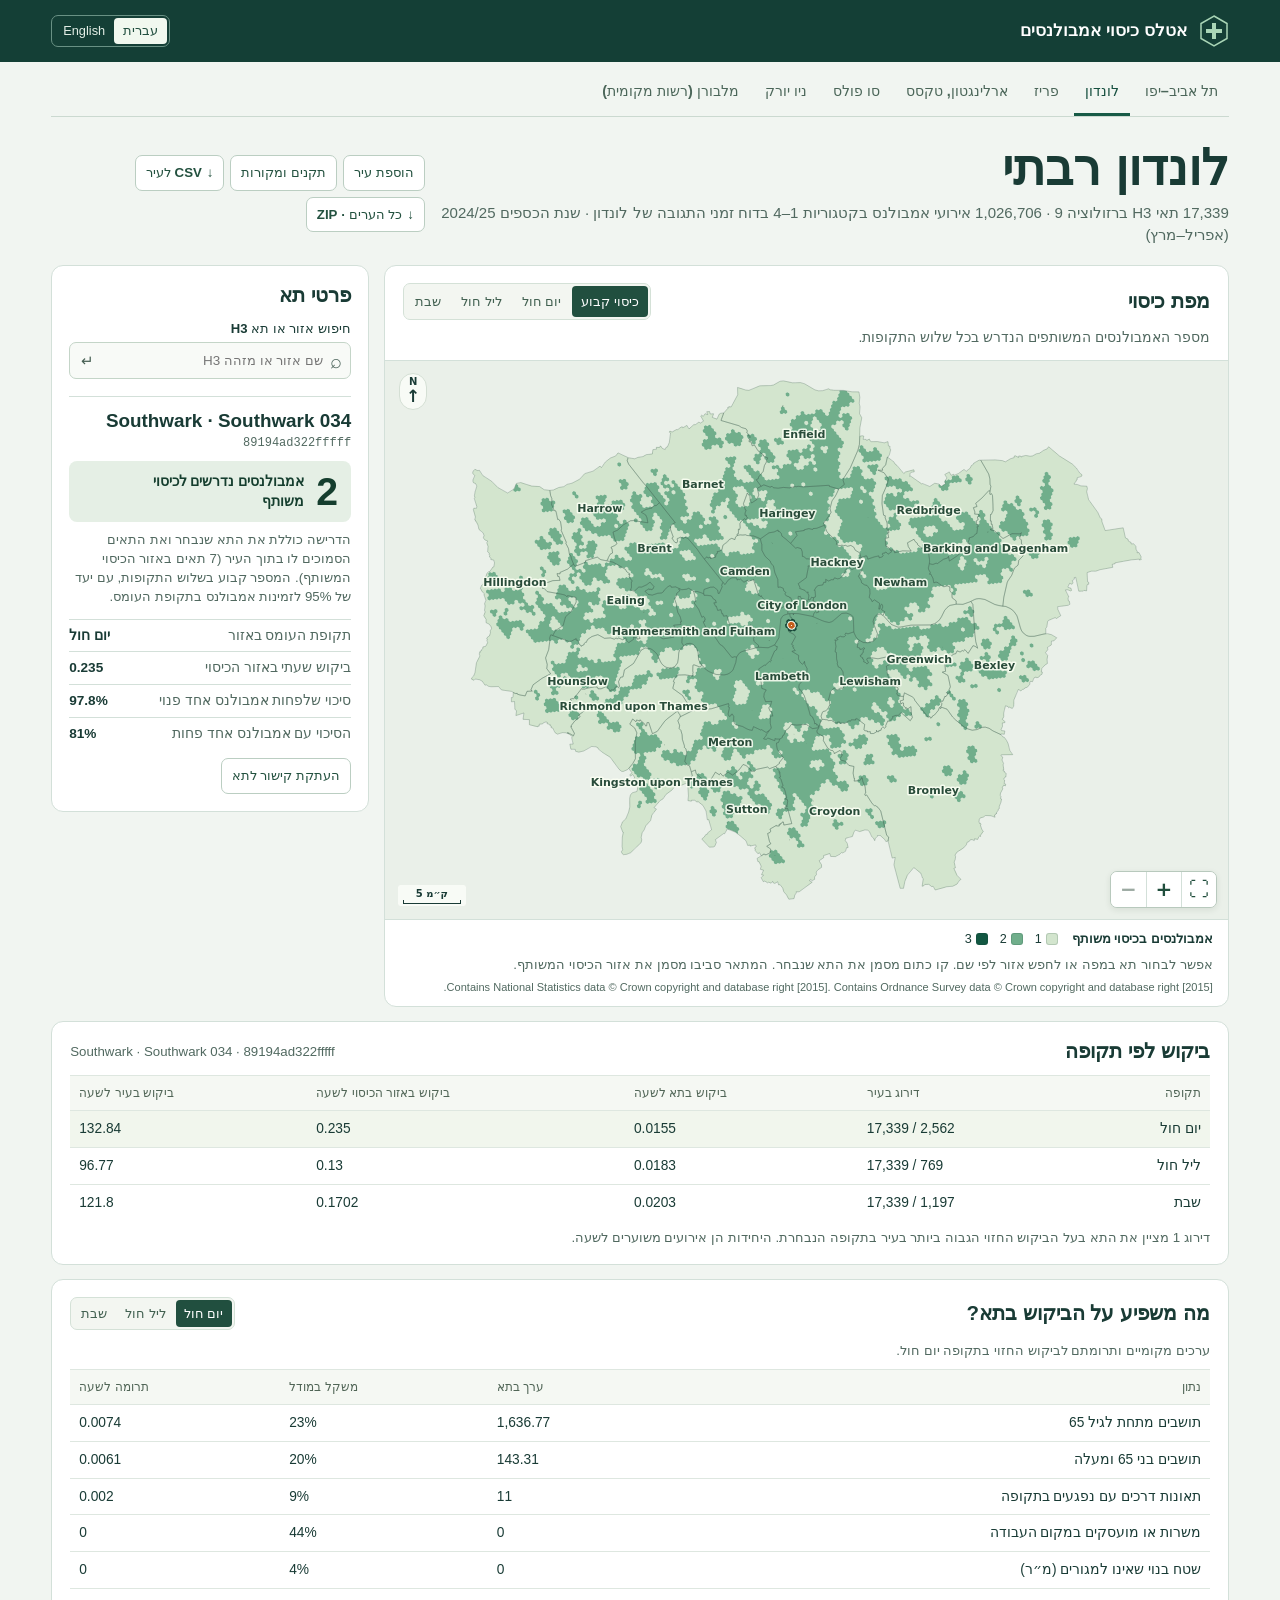
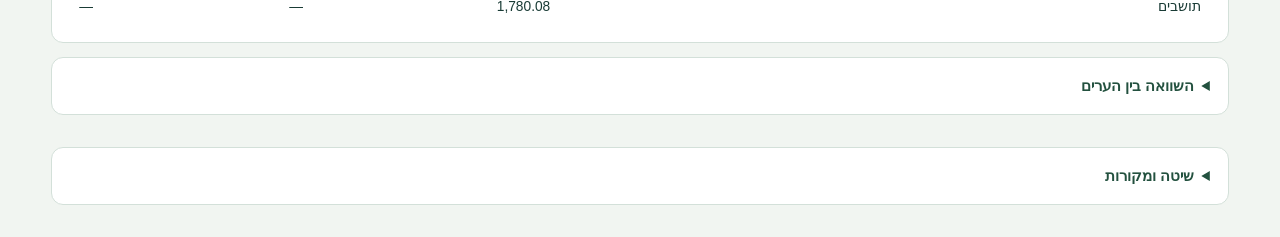
==== commit 6df64aea: "Add verified city au-vic-24600" ====
--- a/index.html
+++ b/index.html
@@ -9,4 +9,4 @@
 <aside class="inspect" aria-labelledby="inspect-title"><h2 id="inspect-title" data-t="inspect"></h2><form id="search-form" role="search"><label for="search" data-t="search"></label><div class="search-box"><span aria-hidden="true">⌕</span><input id="search" type="search" autocomplete="off" maxlength="100"><button type="submit" id="search-go">↵</button></div><div id="results" hidden></div></form><div class="cell-location"><h3 id="place"></h3><code id="hex"></code></div><div class="need"><strong id="n"></strong><span data-t="need"></span></div><p class="catchment" id="catchment"></p><div class="probabilities"><div><span data-t="peak"></span><b id="peak"></b></div><div><span data-t="peakrate"></span><b id="peakrate"></b></div><div><span data-t="prob"></span><b id="prob"></b></div><div id="less-row"><span data-t="less"></span><b id="less"></b></div></div><button type="button" id="share" class="button"></button><span id="copied" role="status"></span></aside></div>
 <section class="details-card"><div class="detail-heading"><h2 data-t="periods"></h2><span id="detail-place"></span></div><div class="scrollable"><table id="period-table"><thead><tr><th data-t="period"></th><th data-t="rank"></th><th data-t="own"></th><th data-t="catch"></th><th data-t="cityrate"></th></tr></thead><tbody></tbody></table></div><p class="small" data-t="ranknote"></p></section>
 <section class="details-card"><div class="detail-heading"><h2 data-t="drivers"></h2><div id="driver-periods" class="layers compact"></div></div><p id="driver-desc" class="small"></p><div class="scrollable"><table id="driver-table"><thead><tr><th data-t="driver"></th><th data-t="localvalue"></th><th data-t="weight"></th><th data-t="contrib"></th></tr></thead><tbody></tbody></table></div></section>
-<section id="compare-en" lang="en"><details class="method"><summary>Compare cities</summary><p>Each service publishes a different workload measure. Compare ranks within each city. The fixed ambulance counts are preliminary planning estimates. Actual crew availability, cross-border dispatches and road travel times require local validation.</p><div class="scrollable"><table><thead><tr><th>City</th><th>Source year</th><th>What the annual total counts</th><th>Annual total</th><th>R9 cells</th><th>Shared units per cell</th></tr></thead><tbody><tr><td><a href="atlas.html?city=london&amp;lang=en">Greater London</a></td><td>FY 2024/25 (April–March)</td><td>LAS Category 1–4 incidents in response-time reporting</td><td>1,026,706</td><td>17,339</td><td>1–3</td></tr><tr><td><a href="atlas.html?city=paris&amp;lang=en">Paris</a></td><td>2023</td><td>Patients transported to hospital following fire-service attendance in Paris</td><td>142,565</td><td>1,230</td><td>1–3</td></tr><tr><td><a href="atlas.html?city=arlington&amp;lang=en">Arlington, Texas</a></td><td>FY2025</td><td>EMS ambulance calls dispatched in the city annual report</td><td>59,836</td><td>2,350</td><td>1–2</td></tr><tr><td><a href="atlas.html?city=sioux-falls&amp;lang=en">Sioux Falls, South Dakota</a></td><td>CY2025</td><td>Priority 1–3 emergency calls counted in ambulance compliance reports</td><td>21,825</td><td>2,226</td><td>1–2</td></tr><tr><td><a href="atlas.html?city=new-york&amp;lang=en">New York City</a></td><td>2025</td><td>FDNY EMS incidents with a recorded first unit assignment</td><td>1,575,273</td><td>8,338</td><td>1–5</td></tr><tr><td><a href="tel-aviv.html?lang=en">Tel Aviv–Yafo</a></td><td>2024</td><td>MDA clinical dispatch-code records (four clinical categories)</td><td>126,911</td><td>523</td><td>1–4</td></tr><!-- new-city-en --><!-- /new-city-en --></tbody></table></div></details></section><section id="compare-he" lang="he"><details class="method"><summary>השוואה בין הערים</summary><p>כל שירות מפרסם מדד פעילות שונה. הדירוגים מיועדים להשוואה בתוך העיר. מספרי האמבולנסים הם אומדני תכנון ראשוניים. זמינות הצוותים, שיגורים מעבר לגבול וזמני הנסיעה בפועל מצריכים בדיקה מקומית.</p><div class="scrollable"><table><thead><tr><th>עיר</th><th>שנת מקור</th><th>יחידת הספירה השנתית</th><th>סך שנתי</th><th>משושי R9</th><th>צוותים משותפים למשושה</th></tr></thead><tbody><tr><td><a href="atlas.html?city=london&amp;lang=he">לונדון רבתי</a></td><td>FY 2024/25 (April–March)</td><td>אירועי אמבולנס בקטגוריות 1–4 בדוח זמני התגובה של לונדון</td><td>1,026,706</td><td>17,339</td><td>1–3</td></tr><tr><td><a href="atlas.html?city=paris&amp;lang=he">פריז</a></td><td>2023</td><td>מטופלים שפונו לבית חולים לאחר אירוע שטופל בידי שירותי הכבאות בפריז</td><td>142,565</td><td>1,230</td><td>1–3</td></tr><tr><td><a href="atlas.html?city=arlington&amp;lang=he">ארלינגטון, טקסס</a></td><td>FY2025</td><td>קריאות ששוגר אליהן אמבולנס לפי הדוח השנתי של העיר</td><td>59,836</td><td>2,350</td><td>1–2</td></tr><tr><td><a href="atlas.html?city=sioux-falls&amp;lang=he">סו פולס, דקוטה הדרומית</a></td><td>CY2025</td><td>קריאות חירום בעדיפויות 1–3 שנכללו בדוחות הביצוע של שירות האמבולנסים</td><td>21,825</td><td>2,226</td><td>1–2</td></tr><tr><td><a href="atlas.html?city=new-york&amp;lang=he">ניו יורק</a></td><td>2025</td><td>אירועי רפואת חירום של FDNY עם זמן מתועד לשיבוץ צוות ראשון</td><td>1,575,273</td><td>8,338</td><td>1–5</td></tr><tr><td><a href="tel-aviv.html?lang=he">תל אביב–יפו</a></td><td>2024</td><td>רשומות שיגור מד״א בארבע קטגוריות קליניות</td><td>126,911</td><td>523</td><td>1–4</td></tr><!-- new-city-he --><!-- /new-city-he --></tbody></table></div></details></section><details class="method" id="method"><summary data-t="method"></summary><p id="method-text"></p><p id="grid-note"></p><p id="time-note"></p><p data-t="availability"></p><h3 data-t="sources"></h3><ul id="sources"></ul></details></div></main></body></html>
+<section id="compare-en" lang="en"><details class="method"><summary>Compare cities</summary><p>Each service publishes a different workload measure. Compare ranks within each city. The fixed ambulance counts are preliminary planning estimates. Actual crew availability, cross-border dispatches and road travel times require local validation.</p><div class="scrollable"><table><thead><tr><th>City</th><th>Source year</th><th>What the annual total counts</th><th>Annual total</th><th>R9 cells</th><th>Shared units per cell</th></tr></thead><tbody><tr><td><a href="atlas.html?city=london&amp;lang=en">Greater London</a></td><td>FY 2024/25 (April–March)</td><td>LAS Category 1–4 incidents in response-time reporting</td><td>1,026,706</td><td>17,339</td><td>1–3</td></tr><tr><td><a href="atlas.html?city=paris&amp;lang=en">Paris</a></td><td>2023</td><td>Patients transported to hospital following fire-service attendance in Paris</td><td>142,565</td><td>1,230</td><td>1–3</td></tr><tr><td><a href="atlas.html?city=arlington&amp;lang=en">Arlington, Texas</a></td><td>FY2025</td><td>EMS ambulance calls dispatched in the city annual report</td><td>59,836</td><td>2,350</td><td>1–2</td></tr><tr><td><a href="atlas.html?city=sioux-falls&amp;lang=en">Sioux Falls, South Dakota</a></td><td>CY2025</td><td>Priority 1–3 emergency calls counted in ambulance compliance reports</td><td>21,825</td><td>2,226</td><td>1–2</td></tr><tr><td><a href="atlas.html?city=new-york&amp;lang=en">New York City</a></td><td>2025</td><td>FDNY EMS incidents with a recorded first unit assignment</td><td>1,575,273</td><td>8,338</td><td>1–5</td></tr><tr><td><a href="tel-aviv.html?lang=en">Tel Aviv–Yafo</a></td><td>2024</td><td>MDA clinical dispatch-code records (four clinical categories)</td><td>126,911</td><td>523</td><td>1–4</td></tr><!-- new-city-en --><tr><td><a href="atlas.html?city=au-vic-24600&amp;lang=en">Melbourne (city council)</a></td><td>2025-07-01 – 2026-06-30</td><td>Code 1 and Code 2 incidents included in response reporting</td><td>19,097</td><td>367</td><td>1–2</td></tr><!-- /new-city-en --></tbody></table></div></details></section><section id="compare-he" lang="he"><details class="method"><summary>השוואה בין הערים</summary><p>כל שירות מפרסם מדד פעילות שונה. הדירוגים מיועדים להשוואה בתוך העיר. מספרי האמבולנסים הם אומדני תכנון ראשוניים. זמינות הצוותים, שיגורים מעבר לגבול וזמני הנסיעה בפועל מצריכים בדיקה מקומית.</p><div class="scrollable"><table><thead><tr><th>עיר</th><th>שנת מקור</th><th>יחידת הספירה השנתית</th><th>סך שנתי</th><th>משושי R9</th><th>צוותים משותפים למשושה</th></tr></thead><tbody><tr><td><a href="atlas.html?city=london&amp;lang=he">לונדון רבתי</a></td><td>FY 2024/25 (April–March)</td><td>אירועי אמבולנס בקטגוריות 1–4 בדוח זמני התגובה של לונדון</td><td>1,026,706</td><td>17,339</td><td>1–3</td></tr><tr><td><a href="atlas.html?city=paris&amp;lang=he">פריז</a></td><td>2023</td><td>מטופלים שפונו לבית חולים לאחר אירוע שטופל בידי שירותי הכבאות בפריז</td><td>142,565</td><td>1,230</td><td>1–3</td></tr><tr><td><a href="atlas.html?city=arlington&amp;lang=he">ארלינגטון, טקסס</a></td><td>FY2025</td><td>קריאות ששוגר אליהן אמבולנס לפי הדוח השנתי של העיר</td><td>59,836</td><td>2,350</td><td>1–2</td></tr><tr><td><a href="atlas.html?city=sioux-falls&amp;lang=he">סו פולס, דקוטה הדרומית</a></td><td>CY2025</td><td>קריאות חירום בעדיפויות 1–3 שנכללו בדוחות הביצוע של שירות האמבולנסים</td><td>21,825</td><td>2,226</td><td>1–2</td></tr><tr><td><a href="atlas.html?city=new-york&amp;lang=he">ניו יורק</a></td><td>2025</td><td>אירועי רפואת חירום של FDNY עם זמן מתועד לשיבוץ צוות ראשון</td><td>1,575,273</td><td>8,338</td><td>1–5</td></tr><tr><td><a href="tel-aviv.html?lang=he">תל אביב–יפו</a></td><td>2024</td><td>רשומות שיגור מד״א בארבע קטגוריות קליניות</td><td>126,911</td><td>523</td><td>1–4</td></tr><!-- new-city-he --><tr><td><a href="atlas.html?city=au-vic-24600&amp;lang=he">מלבורן (רשות מקומית)</a></td><td>2025-07-01 – 2026-06-30</td><td>אירועים בדרגות 1 ו־2 שנכללו בדיווח זמני התגובה</td><td>19,097</td><td>367</td><td>1–2</td></tr><!-- /new-city-he --></tbody></table></div></details></section><details class="method" id="method"><summary data-t="method"></summary><p id="method-text"></p><p id="grid-note"></p><p id="time-note"></p><p data-t="availability"></p><h3 data-t="sources"></h3><ul id="sources"></ul></details></div></main></body></html>
